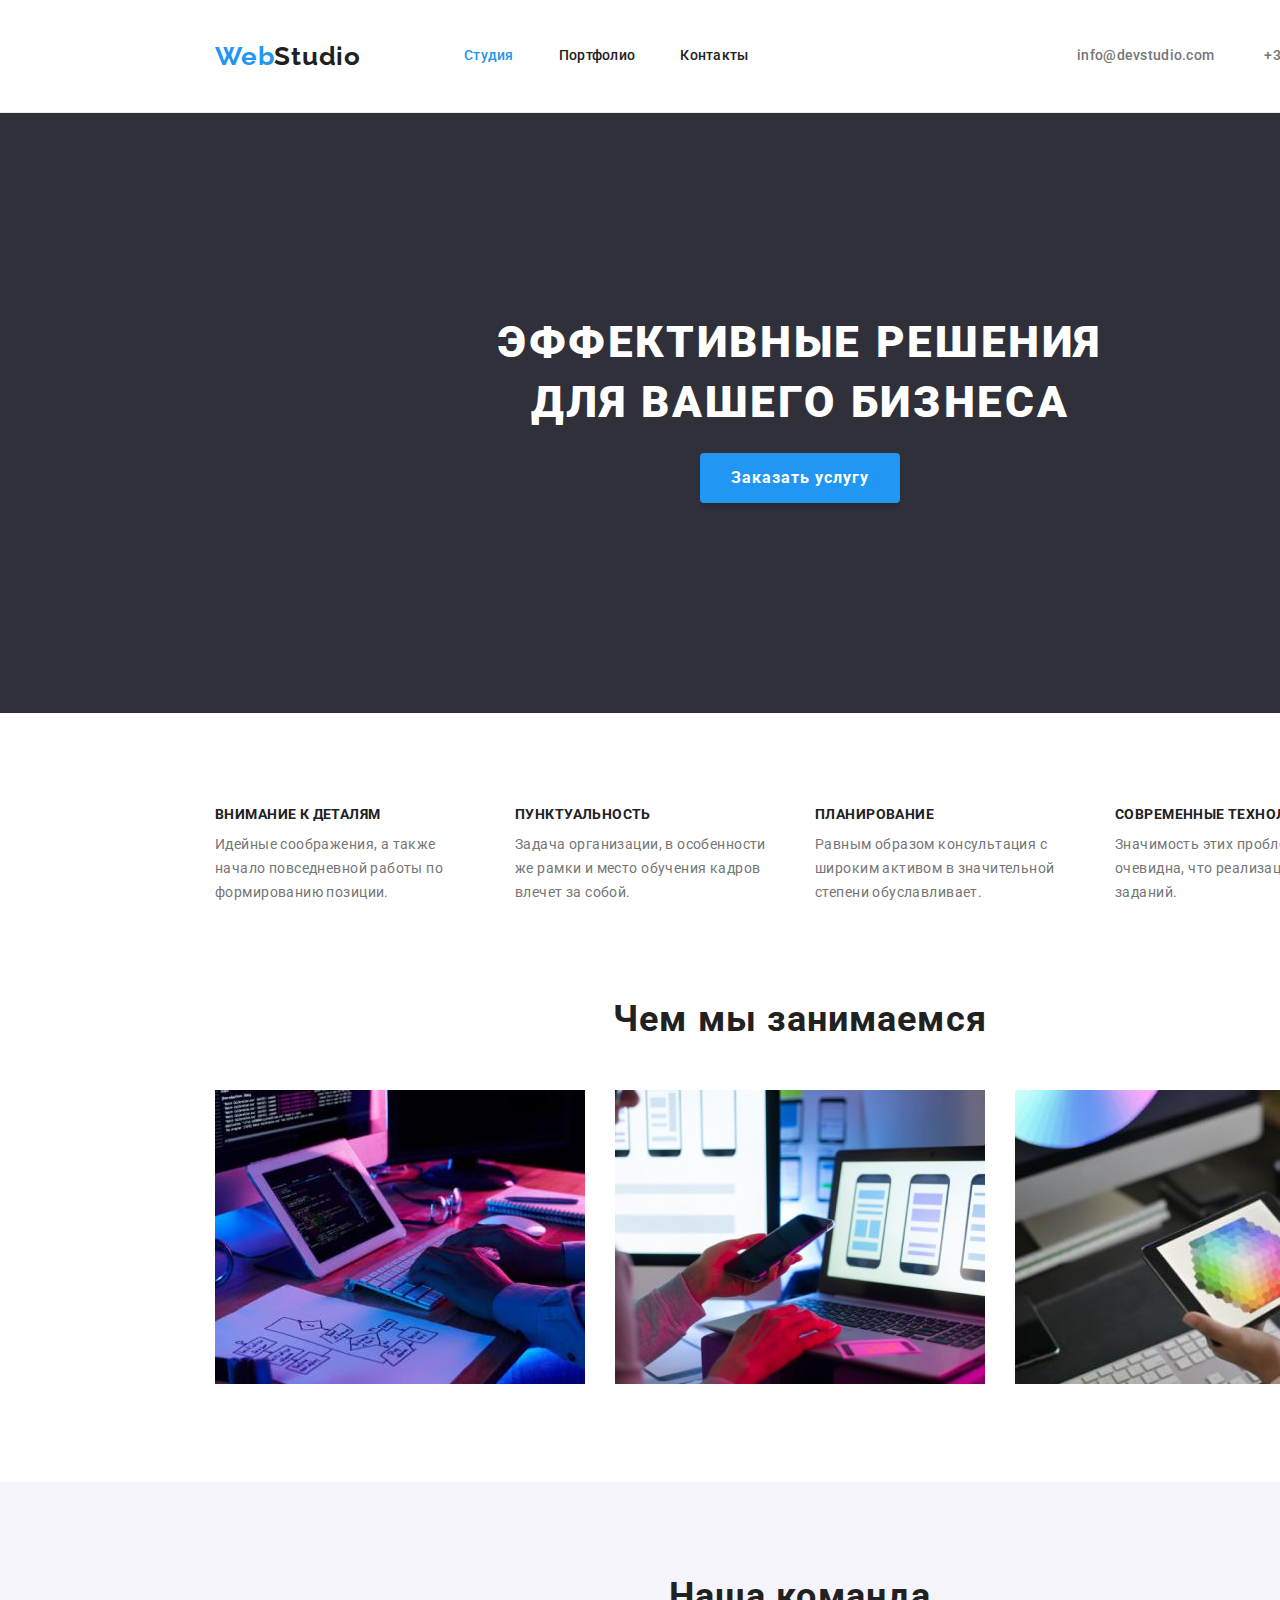
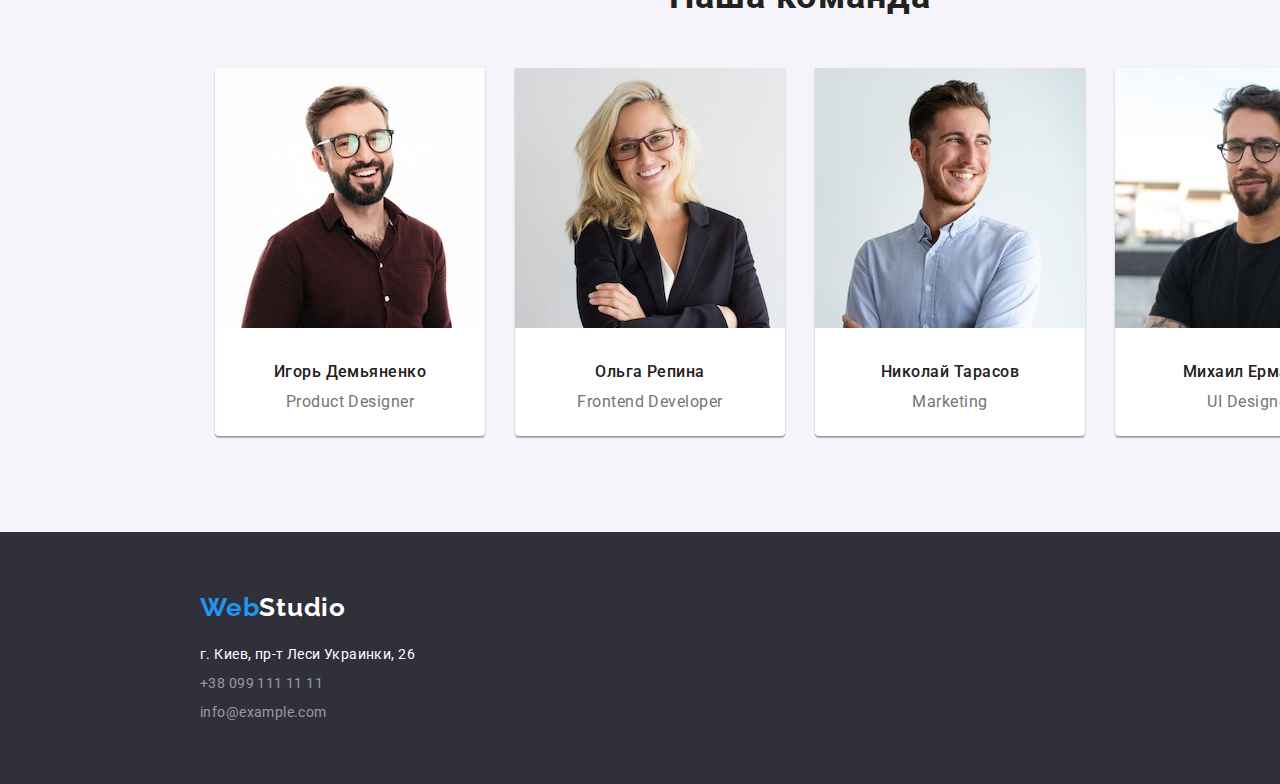
==== index.html @ 8e47e169 "124" ====
<!DOCTYPE html>
<html lang="en">
  <head>
    <meta charset="UTF-8" />
    <meta http-equiv="X-UA-Compatible" content="IE=edge" />
    <meta name="viewport" content="width=device-width, initial-scale=1.0" />
    <title>Document</title>
    <link rel="preconnect" href="https://fonts.googleapis.com" />
    <link rel="preconnect" href="https://fonts.gstatic.com" crossorigin />
    <link
      rel="stylesheet"
      href="https://cdnjs.cloudflare.com/ajax/libs/modern-normalize/1.0.0/modern-normalize.min.css"
    />
    <link
      href="https://fonts.googleapis.com/css2?family=Raleway:wght@600;700;800&family=Roboto:wght@400;500;700;900&display=swap"
      rel="stylesheet"
    />
    <link
      rel="stylesheet"
      href="https://cdnjs.cloudflare.com/ajax/libs/modern-normalize/1.0.0/modern-normalize.min.css"
    />
    <link rel="stylesheet" href="./css/styles.css" />
  </head>

  <body class="container">
    <!-- Логотип -->
    <header class="header">
               <a href="./12index.html" class="logo-header"
            >Web<span class="studio">Studio</span></a
          >
          <ul class="nav">
            <li><a href="./12index.html" class="active nav-info">Студия</a></li>
            <li><a href="./12portfolio.html" class="nav-info center">Портфолио</a></li>
            <li><a href="#contacts" class="nav-info">Контакты</a></li>
          </ul>
        <ul class="heder-contacts">
          <li class="heder-contacts-link">
            <a href="mailto:info@devstudio.com" class="mail"
              >info@devstudio.com</a
            >
          </li>
          <li class="heder-contacts-link"><a href="tel:+380961111111" class="tel">+38 096 111 11 11</a></li>
        </ul>
    </header>
    <!-- Услуги для бизнеса -->
    <main class="main container">
      <section class="market">
        <h1 class="solution">Эффективные решения<br />для вашего бизнеса</h1>
        <div class="effectiv">
          <button class="order" type="button">Заказать услугу</button>
        </div>
      </section>

      <!-- Особенности работы -->

      <section>
        <h2 class="visually-hidden">Переваги</h2>
        <ul class="fors">
          <li class="fors-li">
            <h3 class="soft-skils">Внимание к деталям</h3>
            <p class="skils">
              Идейные соображения, а также начало повседневной работы по
              формированию позиции.
            </p>
          </li>

          <li class="fors-li">
            <h3 class="soft-skils">Пунктуальность</h3>
            <p class="skils">
              Задача организации, в особенности же рамки и место обучения кадров
              влечет за собой.
            </p>
          </li>

          <li class="fors-li">
            <h3 class="soft-skils">Планирование</h3>
            <p class="skils">
              Равным образом консультация с широким активом в значительной
              степени обуславливает.
            </p>
          </li>

          <li class="fors-li">
            <h3 class="soft-skils">Современные технологии</h3>
            <p class="skils">
              Значимость этих проблем настолько очевидна, что реализация
              плановых заданий.
            </p>
          </li>
        </ul>
      </section>

      <!-- Три картинки -->

      <section>
        <h2 class="hobby">Чем мы занимаемся</h2>
        <ul class="pic">
          <li class="img-box">
            <img src="./images/box1.jpg" width="370" height="294" alt="box 1" />
          </li>
          <li class="img-box">
            <img src="./images/box2.jpg" width="370" height="294" alt="box 2" />
          </li>
          <li class="img-box">
            <img src="./images/box3.jpg" width="370" height="294" alt="box 3" />
          </li>
        </ul>
      </section>
      <!-- Команда фирмы -->
      <section class="team">
        <h2 id="studio" class="mishion">Наша команда</h2>
        <ul class="team-box">
          <li class="team-box-unit">
            <img src="./images/igor.jpg" width="270" height="260" alt="img" />
            <h4 class="soname">Игорь Демьяненко</h4>
            <p class="job">Product Designer</p>
          </li>
          <li class="team-box-unit">
            <img src="./images/olga.jpg" width="270" height="260" alt="img" />
            <h4 class="soname">Ольга Репина</h4>
            <p class="job">Frontend Developer</p>
          </li>
          <li class="team-box-unit">
            <img
              src="./images/nikolaj.jpg"
              width="270"
              height="260"
              alt="img"
            />
            <h4 class="soname">Николай Тарасов</h4>
            <p class="job">Marketing</p>
          </li>
          <li class="team-box-unit">
            <img src="./images/mihail.jpg" width="270" height="260" alt="img" />
            <h4 class="soname">Михаил Ермаков</h4>
            <p class="job">UI Designer</p>
          </li>
        </ul>
      </section>
    </main>

    <!-- footer -->

    <footer class="grafit">
      <a class="logo" href="./12index.html"
        >Web<span class="studio-footer">Studio</span></a
      >
      <address id="contacts">
        <ul class="footer-contacts-block">
          <li class="footer-contacts">
            <a
              href="https://goo.gl/maps/5vLrTGRrTv6c7Xk37"
              target="_blank"
              rel="noopener noreferrer"
              class="adress"
              >г. Киев, пр-т Леси Украинки, 26
            </a>
          </li>
          <li class="footer-contacts">
            <a href="tel:+380991111111" class="e-adress">+38 099 111 11 11</a>
          </li>
          <li class="footer-contacts">
            <a href="mailto:info@example.com" class="e-adress"
              >info@example.com</a
            >
          </li>
        </ul>
      </address>
    </footer>
  </body>
</html>
---- css/styles.css ----
*,
*::before,
*::after {
  box-sizing: border-box;
}
:root {
  --main-brand-color: #2196f3;
  --sekond-brand-color: #212121;
  --main-body-color: #ffffff;
  --buttom-second-color: #188ce8;
  --text-main-color: #2f303a;
  --text-sekond-color: #757575;
  --background-second-color: #f5f4fa;
  --background: #e5e5e5;
  --e-adress-color: rgba(225, 225, 225, 0.6);
}
/* main {
  display: flex;
  width: 1600px;
  margin: 0;
  padding: 0; 
}*/
body {
  font-style: normal;
  font-family: sans-serif;
  color: var(--sekond-brand-color);
  background-color: var(--main-body-color);
  font-size: 14px;
  line-height: 1.14;
  letter-spacing: 0.03em;
}
.container {
  width: 1600px;
  margin: 0 auto;
}
.header {
  display: flex;
  align-items: center;
  justify-content: space-between;
  padding-top: 24px;
  padding-bottom: 24px;
  padding-left: 215px;
  padding-right: 215px;
  /* background-color: #607d8b; */
  border-bottom: 1px solid #ececec;
}
.nav {
  display: flex;
  padding: 0px;
  margin-right: auto;
  list-style: none;
  /* background-color: gray; */
  }

.logo-header {
  font-family: "Raleway";
  font-style: normal;
  font-weight: 700;
  font-size: 26px;
  line-height: 1.19;
  letter-spacing: 0.03em;
  color: var(--main-brand-color);
  margin-right: 93px;
  /* background-color: #ff5722; */
  text-decoration: none;
}
.studio {
  color: var(--sekond-brand-color);
}
.nav-info {
  font-family: "Roboto";
  font-style: normal;
  font-weight: 500;
  line-height: 1.14;
  letter-spacing: 0.02em;
  color: var(--sekond-brand-color);
  /* margin-left: 25px; */
}
.center {
  margin: 0 25px;
}
.active {
  color: var(--main-brand-color);
}
.nav > li a:hover {
  color: var(--buttom-second-color);
}
.nav .nav-info {
  display: block;
  padding: 10px;
  border-radius: 4px;
  text-decoration: none;
}
.heder-contacts {
  display: flex;
  margin: 0px;
  list-style: none;
  /* background-color: #2196f3; */
}
.heder-contacts a {
  font-family: "Roboto";
  font-style: normal;
  font-weight: 500;
  letter-spacing: 0.02em;
  color: var(--text-sekond-color);
}
.heder-contacts a:hover {
  color: var(--main-brand-color);
}
.heder-contacts-link{
  margin-left: 50px;
}
a {
  text-decoration: none;
}

li {
  list-style: none;
}
.market {
  background-color: var(--text-main-color);
  margin: 0 auto;
  width: 1600px;
  height: 600px;
}
.effectiv {
  display: flex;
  justify-content: center;
  margin-top: 20px;
}
.solution {
  display: flex;
  justify-content: center;
  text-align: center;
  padding-top: 200px;
  margin: 0px;
  font-family: "Roboto";
  font-style: normal;
  font-weight: 900;
  font-size: 44px;
  line-height: 1.36;
  letter-spacing: 0.06em;
  text-transform: uppercase;
  color: var(--main-body-color);
  /* background-color: #2196f3; */
}
.order {
  width: 200px;
  height: 50px;
  background: var(--main-brand-color);
  box-shadow: 0px 4px 4px rgba(0, 0, 0, 0.15);
  border: 0;
  border-radius: 4px;
  /* text buttom */
  font-family: "Roboto";
  font-style: normal;
  font-weight: 700;
  font-size: 16px;
  line-height: 1.88;
  text-align: center;
  letter-spacing: 0.06em;
  color: var(--main-body-color);
  cursor: pointer;
}
.order:hover {
  background-color: var(--buttom-second-color);
}
.order:focus {
  cursor: progress;
}
.visually-hidden {
  position: absolute;
  width: 1px;
  height: 1px;
  margin: -1px;
  border: 0;
  padding: 0;
  white-space: nowrap;
  clip-path: inset(100%);
  clip: rect(0 0 0 0);
  overflow: hidden;
}
.fors {
  display: flex;
  justify-content: center;
  margin: 94px;
  padding-left: 0px;
}
.fors-li {
  margin: 0 15px 0 15px;
}
.soft-skils {
  font-family: "Roboto";
  font-size: 14px;
  font-weight: 700;
  letter-spacing: 0.03em;
  text-transform: uppercase;
  color: var(--sekond-brand-color);
  width: 270px;
  margin: 0 0 10px 0;
}
.skils {
  width: 270px;
  font-family: "Roboto";
  font-style: normal;
  font-weight: 400;
  line-height: 1.71;
  letter-spacing: 0.03em;
  color: var(--text-sekond-color);
  /* background-color: antiquewhite; */
  margin: 0;
}
.hobby {
  font-family: "Roboto";
  font-style: normal;
  font-weight: 700;
  font-size: 36px;
  line-height: 1.16;
  text-align: center;
  letter-spacing: 0.03em;
  color: var(--sekond-brand-color);
  margin-bottom: 50px;
}
.pic {
  width: 1200px;
  display: flex;
  margin: 0 auto 94px auto;
  /* background-color: #2196f3; */
  padding-left: 0px;
}
.img-box {
  margin: auto 15px auto 15px;
}
.team {
  background-color: var(--background-second-color);
  width: 1600px;
  height: 650px;
  padding: 94px;
  margin: 0px;
}
.mishion {
  font-family: "Roboto";
  font-style: normal;
  font-weight: 700;
  font-size: 36px;
  line-height: 1.16;
  text-align: center;
  letter-spacing: 0.03em;
  color: var(--sekond-brand-color);
  /* background-color: #2196f3; */
  margin: 0px auto 50px auto;
}

.team-box {
  width: 1200px;
  margin-left: auto;
  margin-right: auto;
  display: flex;
  justify-content: flex-end;
  /* background-color: #2196f3; */
}
.team-box-unit {
  width: 270px;
  height: 368px;
  background: #ffffff;
  box-shadow: 0px 1px 3px rgba(0, 0, 0, 0.12), 0px 1px 1px rgba(0, 0, 0, 0.14),
    0px 2px 1px rgba(0, 0, 0, 0.2);
  border-radius: 0px 0px 4px 4px;
  margin: auto 15px auto 15px;
}
.soname {
  text-align: center;
  font-family: "Roboto";
  font-style: normal;
  font-weight: 500;
  font-size: 16px;
  line-height: 1.19;
  letter-spacing: 0.03em;
  color: var(--sekond-brand-color);
  margin-top: 30px;
}
.job {
  text-align: center;
  font-family: "Roboto";
  font-style: normal;
  font-weight: 400;
  font-size: 16px;
  line-height: 0;
  letter-spacing: 0.03em;
  color: var(--text-sekond-color);
}
.grafit {
  background-color: var(--text-main-color);
  /* margin: 94px auto 0px auto; */
  width: auto;
  height: 252px;
  padding: 60px;
}
.logo {
  width: 1200px;
  display: block;
  margin: 0px auto 20px auto;
  font-family: "Raleway";
  font-style: normal;
  font-weight: 700;
  font-size: 26px;
  line-height: 1.19;
  letter-spacing: 0.03em;
  color: var(--main-brand-color);
}
.studio-footer {
  color: var(--main-body-color);
}
.footer-contacts-block {
  width: 1200px;
  margin: 0 auto;
  padding: 0;
}
.footer-contacts {
  margin-bottom: 5px;
}
.adress {
  font-family: "Roboto";
  font-weight: 400;
  font-style: normal;
  line-height: 1.71;
  letter-spacing: 0.03em;
  color: var(--main-body-color);
}
.e-adress {
  color: var(--e-adress-color);
  text-decoration: none;
  font-style: normal;
  font-family: "Roboto";
  font-weight: 400;
  line-height: 1.71;
  letter-spacing: 0.03em;
}
.adress:hover,
.e-adress:hover,
.e-adress:focus,
.adress:focus {
  color: var(--main-brand-color);
}

/*  */
.menu.center {
  display: flex;
  justify-content: center;
  padding: 0px;
  margin-top: 94px;
  margin-bottom: 50px;
  list-style: none;
}
.menu .link {
  display: block;
  padding: 6px 22px;
  border-radius: 4px;
  text-decoration: none;
  border: 0;
  margin: 0 4px 0 4px;
  /*  text buttom */
  font-family: "Roboto";
  font-style: normal;
  font-weight: 500;
  font-size: 16px;
  line-height: 1.63;
  letter-spacing: 0.03em;
  color: var(--sekond-brand-color);
  background: var(--background-second-color);
  cursor: pointer;
}
.menu .link:hover,
.link:focus {
  background: var(--main-brand-color);
  color: var(--main-body-color);
  box-shadow: 0px 3px 1px rgba(0, 0, 0, 0.1), 0px 1px 2px rgba(0, 0, 0, 0.08),
    0px 2px 2px rgba(0, 0, 0, 0.12);
}
/*  */
.projekts {
  max-width: 1200px;
  padding: 0px 7px;
  margin: 0px auto 94px auto;
  /* background-color: #2196f3; */
}
.job-list {
  display: flex;
  /* Make a flex container multiline */
  flex-wrap: wrap;
  /* Set gap between rows and columns */
  gap: 10px;
  padding: 0;
  list-style: none;
}
.job-project {
  padding: 0px;
  margin: 8px;
  background-color: var(--main-body-color);
  border-radius: 0px;
  border: 1px solid #eeeeee;
}
.job-project:nth-child(n + 7) {
  margin-bottom: 0px;
}
.job-project:nth-child(-n + 3) {
  margin-top: 0px;
}
/* margin-bottom: 0px; */
.job-result {
  margin-top: 20px;
  margin-left: 24px;
  margin-bottom: 20px;
  font-size: 20px;
  font-family: "Roboto";
  font-style: normal;
  font-weight: 700;
  font-size: 18px;
  line-height: 2;
  letter-spacing: 0.06em;
}
.job-title {
  margin-bottom: 30px;
  margin-left: 24px;
  font-family: "Roboto";
  font-style: normal;
  font-weight: 400;
  font-size: 16px;
  line-height: 1.88px;
  letter-spacing: 0.03em;
  color: var(--text-sekond-color);
}
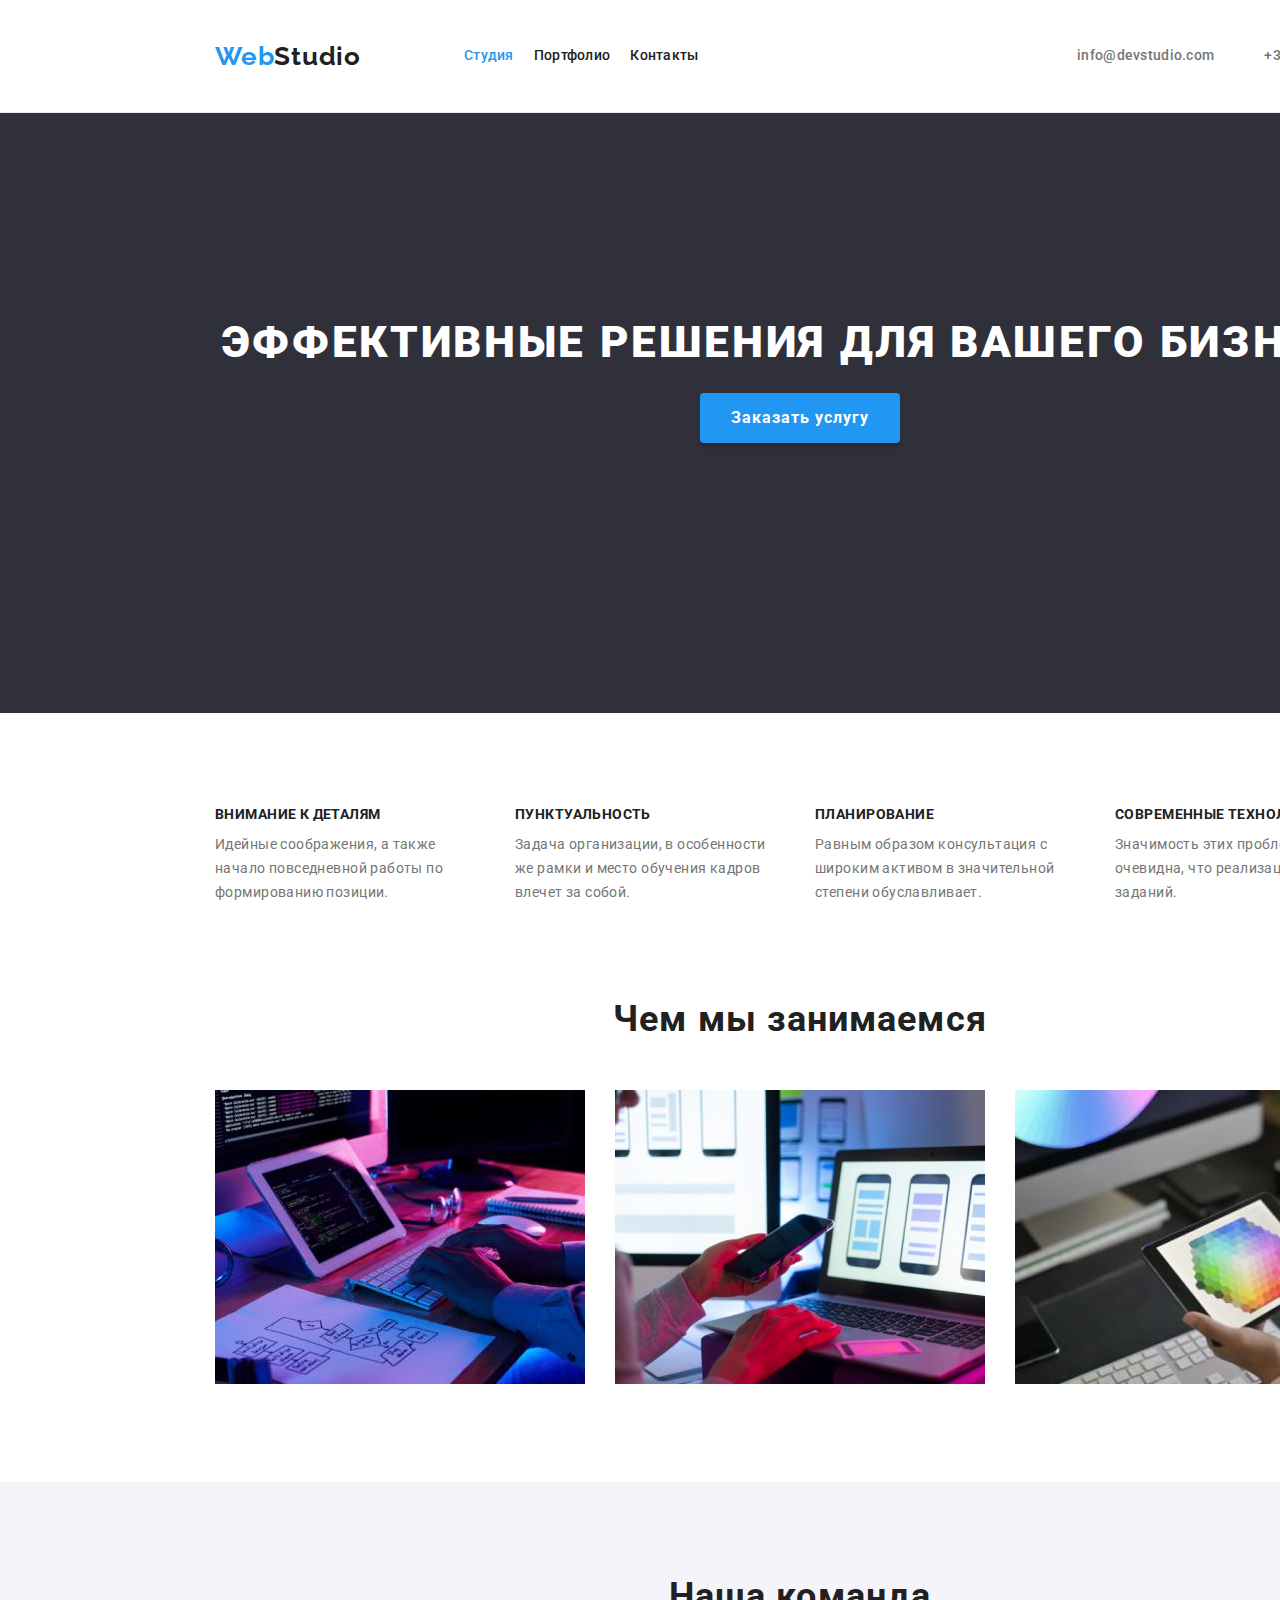
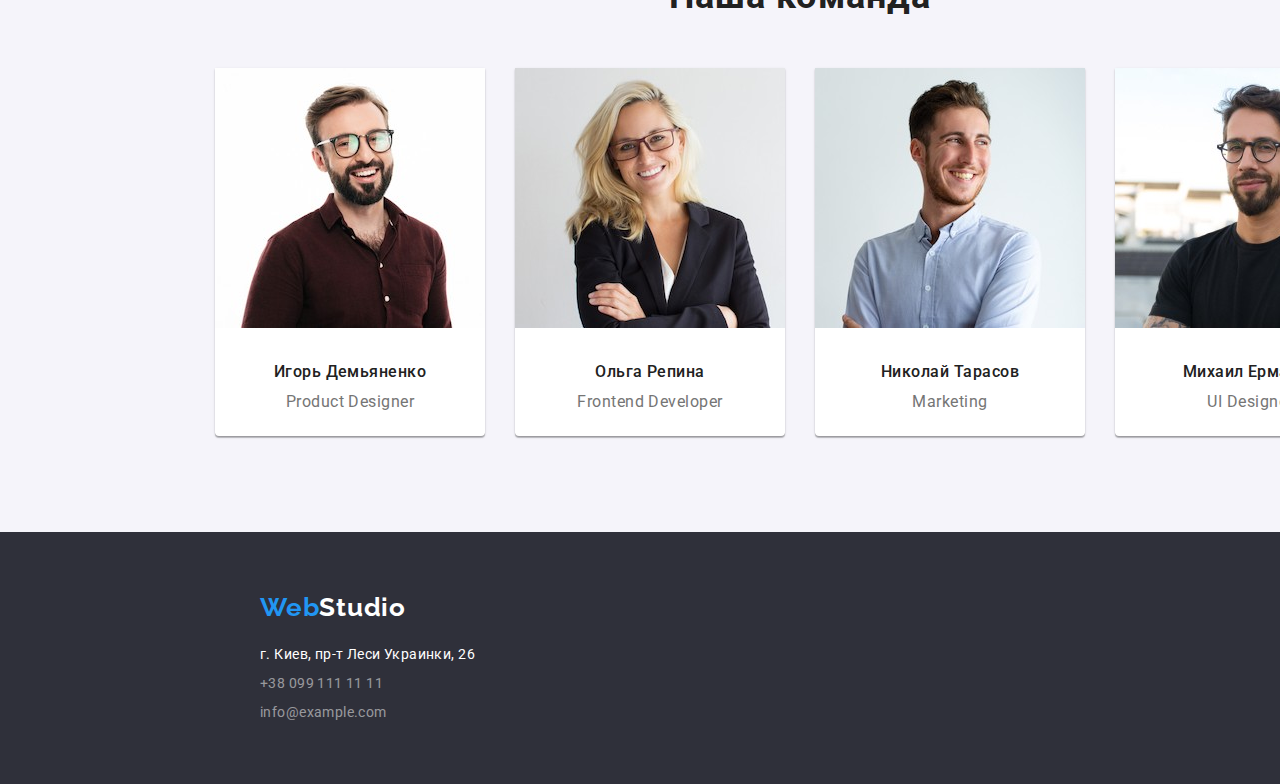
==== commit f736964a: "Update index.html" ====
--- a/index.html
+++ b/index.html
@@ -22,40 +22,46 @@
     <link rel="stylesheet" href="./css/styles.css" />
   </head>
 
-  <body class="container">
+  <body>
     <!-- Логотип -->
-    <header class="header">
-               <a href="./12index.html" class="logo-header"
-            >Web<span class="studio">Studio</span></a
+    <header class="header container">
+      <a href="./12index.html" class="logo-header"
+        >Web<span class="studio">Studio</span></a
+      >
+      <ul class="nav link">
+        <li><a href="./index.html" class="active nav-info link">Студия</a></li>
+        <li>
+          <a href="./portfolio.html" class="nav-info link">Портфолио</a>
+        </li>
+        <li><a href="#contacts" class="nav-info link">Контакты</a></li>
+      </ul>
+      <ul class="heder-contacts">
+        <li class="heder-contacts-link">
+          <a href="mailto:info@devstudio.com" class="mail"
+            >info@devstudio.com</a
           >
-          <ul class="nav">
-            <li><a href="./12index.html" class="active nav-info">Студия</a></li>
-            <li><a href="./12portfolio.html" class="nav-info center">Портфолио</a></li>
-            <li><a href="#contacts" class="nav-info">Контакты</a></li>
-          </ul>
-        <ul class="heder-contacts">
-          <li class="heder-contacts-link">
-            <a href="mailto:info@devstudio.com" class="mail"
-              >info@devstudio.com</a
-            >
-          </li>
-          <li class="heder-contacts-link"><a href="tel:+380961111111" class="tel">+38 096 111 11 11</a></li>
-        </ul>
+        </li>
+        <li class="heder-contacts-link">
+          <a href="tel:+380961111111" class="tel">+38 096 111 11 11</a>
+        </li>
+      </ul>
     </header>
     <!-- Услуги для бизнеса -->
-    <main class="main container">
-      <section class="market">
-        <h1 class="solution">Эффективные решения<br />для вашего бизнеса</h1>
-        <div class="effectiv">
-          <button class="order" type="button">Заказать услугу</button>
+    <main>
+      <section class="market section">
+        <div class="container">
+          <h1 class="solution">Эффективные решения для вашего бизнеса</h1>
+          <div class="effectiv">
+            <button class="order" type="button">Заказать услугу</button>
+          </div>
         </div>
       </section>
 
       <!-- Особенности работы -->
 
-      <section>
+      <section class="container">
         <h2 class="visually-hidden">Переваги</h2>
-        <ul class="fors">
+        <ul class="fors section">
           <li class="fors-li">
             <h3 class="soft-skils">Внимание к деталям</h3>
             <p class="skils">
@@ -92,9 +98,9 @@
 
       <!-- Три картинки -->
 
-      <section>
+      <section class="container">
         <h2 class="hobby">Чем мы занимаемся</h2>
-        <ul class="pic">
+        <ul class="pic containe">
           <li class="img-box">
             <img src="./images/box1.jpg" width="370" height="294" alt="box 1" />
           </li>
@@ -107,7 +113,7 @@
         </ul>
       </section>
       <!-- Команда фирмы -->
-      <section class="team">
+      <section class="team container">
         <h2 id="studio" class="mishion">Наша команда</h2>
         <ul class="team-box">
           <li class="team-box-unit">
@@ -141,31 +147,33 @@
 
     <!-- footer -->
 
-    <footer class="grafit">
-      <a class="logo" href="./12index.html"
-        >Web<span class="studio-footer">Studio</span></a
-      >
-      <address id="contacts">
-        <ul class="footer-contacts-block">
-          <li class="footer-contacts">
-            <a
-              href="https://goo.gl/maps/5vLrTGRrTv6c7Xk37"
-              target="_blank"
-              rel="noopener noreferrer"
-              class="adress"
-              >г. Киев, пр-т Леси Украинки, 26
-            </a>
-          </li>
-          <li class="footer-contacts">
-            <a href="tel:+380991111111" class="e-adress">+38 099 111 11 11</a>
-          </li>
-          <li class="footer-contacts">
-            <a href="mailto:info@example.com" class="e-adress"
-              >info@example.com</a
-            >
-          </li>
-        </ul>
-      </address>
+    <footer class="grafit ">
+      <div class="container">
+        <a class="logo" href="./12index.html"
+          >Web<span class="studio-footer">Studio</span></a
+        >
+        <address id="contacts">
+          <ul class="footer-contacts-block">
+            <li class="footer-contacts">
+              <a
+                href="https://goo.gl/maps/5vLrTGRrTv6c7Xk37"
+                target="_blank"
+                rel="noopener noreferrer"
+                class="adress"
+                >г. Киев, пр-т Леси Украинки, 26
+              </a>
+            </li>
+            <li class="footer-contacts">
+              <a href="tel:+380991111111" class="e-adress">+38 099 111 11 11</a>
+            </li>
+            <li class="footer-contacts">
+              <a href="mailto:info@example.com" class="e-adress"
+                >info@example.com</a
+              >
+            </li>
+          </ul>
+        </address>
+      </div>
     </footer>
   </body>
 </html>
--- a/css/styles.css
+++ b/css/styles.css
@@ -14,12 +14,6 @@
   --background: #e5e5e5;
   --e-adress-color: rgba(225, 225, 225, 0.6);
 }
-/* main {
-  display: flex;
-  width: 1600px;
-  margin: 0;
-  padding: 0; 
-}*/
 body {
   font-style: normal;
   font-family: sans-serif;
@@ -74,7 +68,6 @@
   line-height: 1.14;
   letter-spacing: 0.02em;
   color: var(--sekond-brand-color);
-  /* margin-left: 25px; */
 }
 .center {
   margin: 0 25px;
@@ -291,7 +284,6 @@
 }
 .grafit {
   background-color: var(--text-main-color);
-  /* margin: 94px auto 0px auto; */
   width: auto;
   height: 252px;
   padding: 60px;
@@ -343,7 +335,6 @@
   color: var(--main-brand-color);
 }
 
-/*  */
 .menu.center {
   display: flex;
   justify-content: center;
@@ -377,7 +368,6 @@
   box-shadow: 0px 3px 1px rgba(0, 0, 0, 0.1), 0px 1px 2px rgba(0, 0, 0, 0.08),
     0px 2px 2px rgba(0, 0, 0, 0.12);
 }
-/*  */
 .projekts {
   max-width: 1200px;
   padding: 0px 7px;
@@ -406,7 +396,6 @@
 .job-project:nth-child(-n + 3) {
   margin-top: 0px;
 }
-/* margin-bottom: 0px; */
 .job-result {
   margin-top: 20px;
   margin-left: 24px;
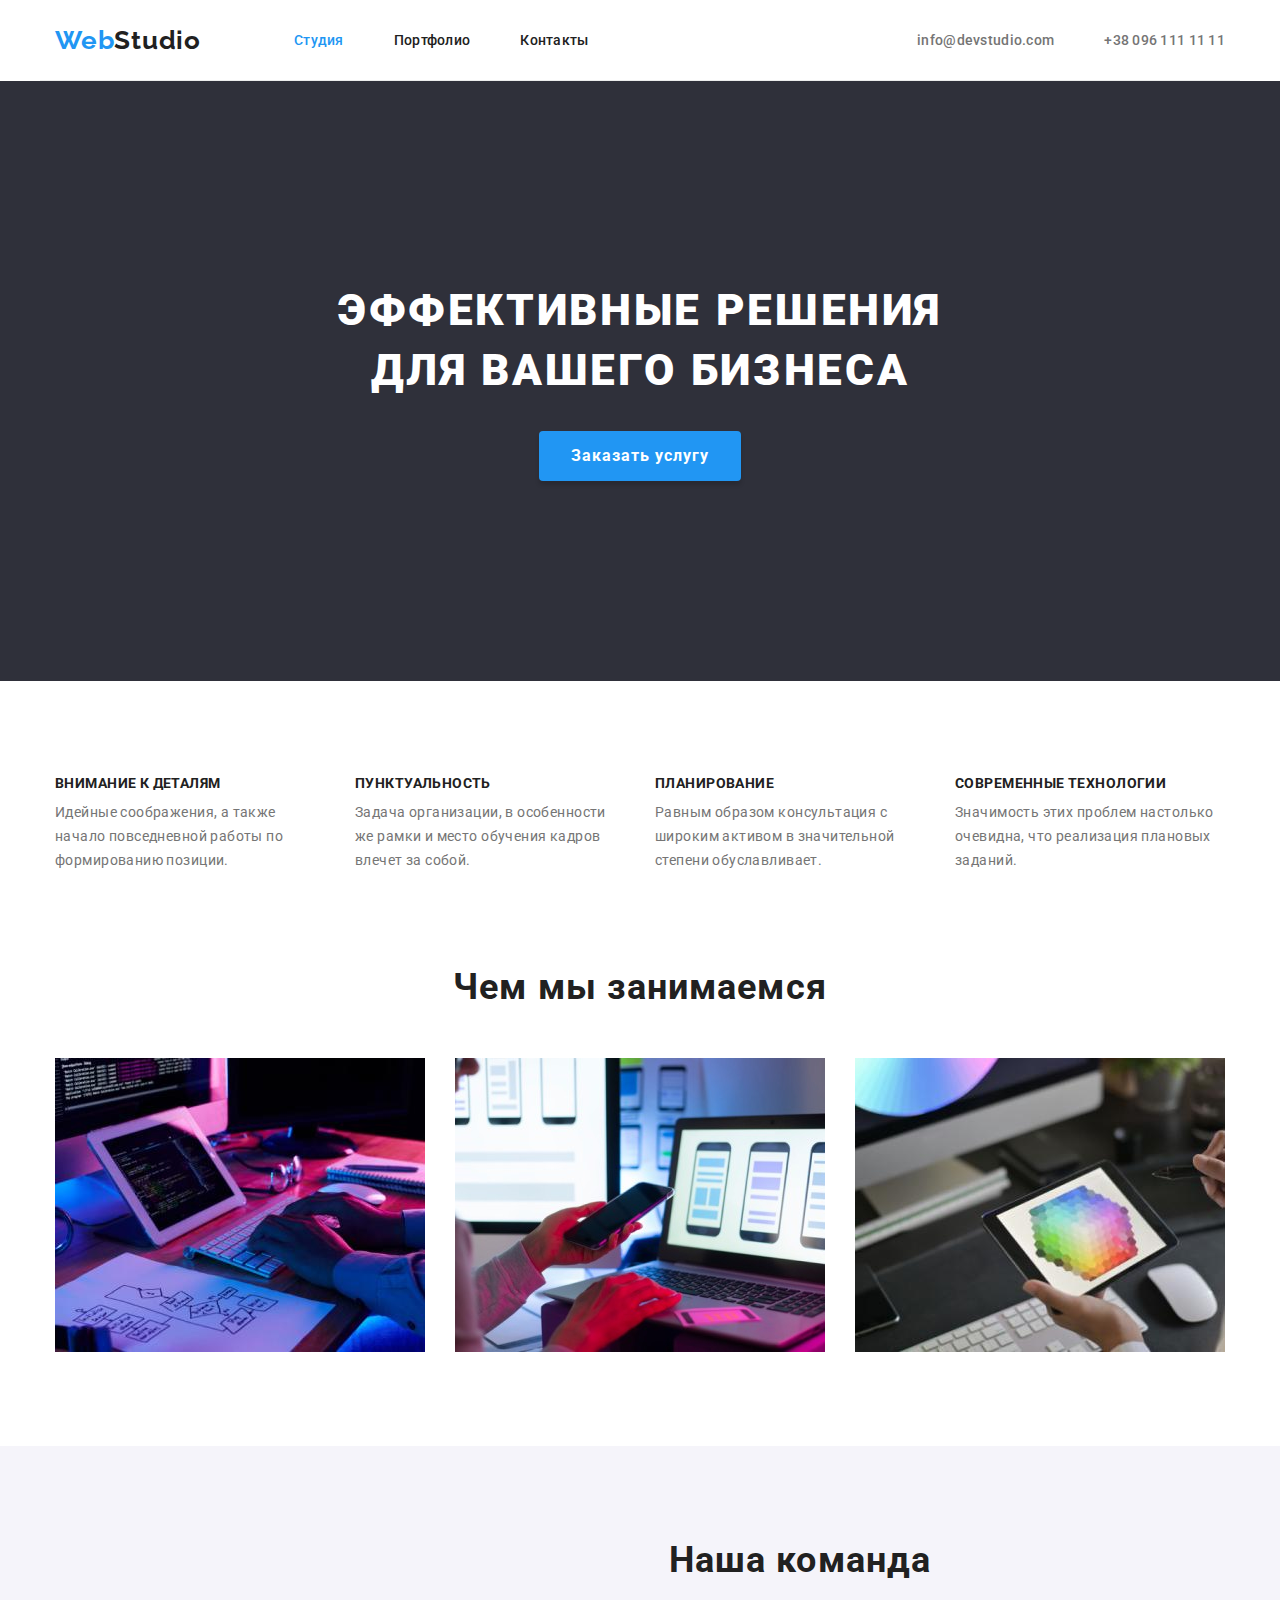
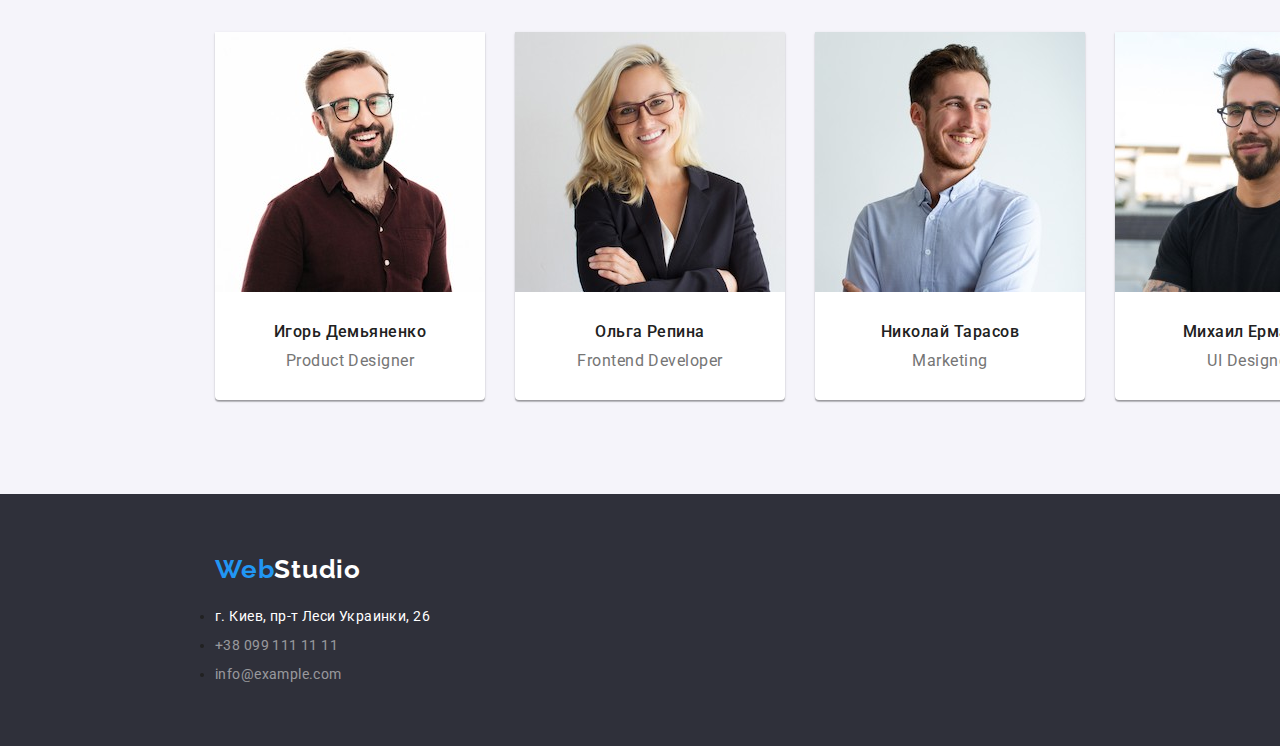
==== commit d74515c2: "21" ====
--- a/index.html
+++ b/index.html
@@ -25,21 +25,19 @@
   <body>
     <!-- Логотип -->
     <header class="header container">
-      <a href="./12index.html" class="logo-header"
-        >Web<span class="studio">Studio</span></a
-      >
-      <ul class="nav link">
-        <li><a href="./index.html" class="active nav-info link">Студия</a></li>
-        <li>
-          <a href="./portfolio.html" class="nav-info link">Портфолио</a>
+      <a href="./12index.html" class="logo-header">Web<span class="studio">Studio</span></a>
+      <ul class="nav list">
+        <li class="header-navigator list">
+          <a href="./index.html" class="active nav-info">Студия</a>
         </li>
-        <li><a href="#contacts" class="nav-info link">Контакты</a></li>
+        <li class="header-navigator list">
+          <a href="./portfolio.html" class="nav-info">Портфолио</a>
+        </li>
+        <li class="header-navigator list"><a href="#contacts" class="nav-info">Контакты</a></li>
       </ul>
-      <ul class="heder-contacts">
+      <ul class="heder-contacts list">
         <li class="heder-contacts-link">
-          <a href="mailto:info@devstudio.com" class="mail"
-            >info@devstudio.com</a
-          >
+          <a href="mailto:info@devstudio.com" class="mail">info@devstudio.com</a>
         </li>
         <li class="heder-contacts-link">
           <a href="tel:+380961111111" class="tel">+38 096 111 11 11</a>
@@ -51,7 +49,7 @@
       <section class="market section">
         <div class="container">
           <h1 class="solution">Эффективные решения для вашего бизнеса</h1>
-          <div class="effectiv">
+          <div>
             <button class="order" type="button">Заказать услугу</button>
           </div>
         </div>
@@ -59,63 +57,63 @@
 
       <!-- Особенности работы -->
 
-      <section class="container">
-        <h2 class="visually-hidden">Переваги</h2>
-        <ul class="fors section">
-          <li class="fors-li">
-            <h3 class="soft-skils">Внимание к деталям</h3>
-            <p class="skils">
-              Идейные соображения, а также начало повседневной работы по
-              формированию позиции.
-            </p>
-          </li>
+      <section class="section">
+        <div class="container">
+          <h2 class="visually-hidden">Переваги</h2>
+          <ul class="fors list">
+            <li class="fors-li">
+              <h3 class="soft-skils">Внимание к деталям</h3>
+              <p class="skils">
+                Идейные соображения, а также начало повседневной работы по формированию позиции.
+              </p>
+            </li>
 
-          <li class="fors-li">
-            <h3 class="soft-skils">Пунктуальность</h3>
-            <p class="skils">
-              Задача организации, в особенности же рамки и место обучения кадров
-              влечет за собой.
-            </p>
-          </li>
+            <li class="fors-li">
+              <h3 class="soft-skils">Пунктуальность</h3>
+              <p class="skils">
+                Задача организации, в особенности же рамки и место обучения кадров влечет за собой.
+              </p>
+            </li>
 
-          <li class="fors-li">
-            <h3 class="soft-skils">Планирование</h3>
-            <p class="skils">
-              Равным образом консультация с широким активом в значительной
-              степени обуславливает.
-            </p>
-          </li>
+            <li class="fors-li">
+              <h3 class="soft-skils">Планирование</h3>
+              <p class="skils">
+                Равным образом консультация с широким активом в значительной степени обуславливает.
+              </p>
+            </li>
 
-          <li class="fors-li">
-            <h3 class="soft-skils">Современные технологии</h3>
-            <p class="skils">
-              Значимость этих проблем настолько очевидна, что реализация
-              плановых заданий.
-            </p>
-          </li>
-        </ul>
+            <li class="fors-li">
+              <h3 class="soft-skils">Современные технологии</h3>
+              <p class="skils">
+                Значимость этих проблем настолько очевидна, что реализация плановых заданий.
+              </p>
+            </li>
+          </ul>
+        </div>
       </section>
 
       <!-- Три картинки -->
 
       <section class="container">
-        <h2 class="hobby">Чем мы занимаемся</h2>
-        <ul class="pic containe">
-          <li class="img-box">
-            <img src="./images/box1.jpg" width="370" height="294" alt="box 1" />
-          </li>
-          <li class="img-box">
-            <img src="./images/box2.jpg" width="370" height="294" alt="box 2" />
-          </li>
-          <li class="img-box">
-            <img src="./images/box3.jpg" width="370" height="294" alt="box 3" />
-          </li>
-        </ul>
+        <div class="section">
+          <h2 class="hobby">Чем мы занимаемся</h2>
+          <ul class="pic list">
+            <li class="img-box">
+              <img src="./images/box1.jpg" width="370" height="294" alt="box 1" />
+            </li>
+            <li class="img-box">
+              <img src="./images/box2.jpg" width="370" height="294" alt="box 2" />
+            </li>
+            <li class="img-box">
+              <img src="./images/box3.jpg" width="370" height="294" alt="box 3" />
+            </li>
+          </ul>
+        </div>
       </section>
       <!-- Команда фирмы -->
       <section class="team container">
         <h2 id="studio" class="mishion">Наша команда</h2>
-        <ul class="team-box">
+        <ul class="team-box list">
           <li class="team-box-unit">
             <img src="./images/igor.jpg" width="270" height="260" alt="img" />
             <h4 class="soname">Игорь Демьяненко</h4>
@@ -127,12 +125,7 @@
             <p class="job">Frontend Developer</p>
           </li>
           <li class="team-box-unit">
-            <img
-              src="./images/nikolaj.jpg"
-              width="270"
-              height="260"
-              alt="img"
-            />
+            <img src="./images/nikolaj.jpg" width="270" height="260" alt="img" />
             <h4 class="soname">Николай Тарасов</h4>
             <p class="job">Marketing</p>
           </li>
@@ -147,11 +140,9 @@
 
     <!-- footer -->
 
-    <footer class="grafit ">
+    <footer class="grafit">
       <div class="container">
-        <a class="logo" href="./12index.html"
-          >Web<span class="studio-footer">Studio</span></a
-        >
+        <a class="logo" href="./12index.html">Web<span class="studio-footer">Studio</span></a>
         <address id="contacts">
           <ul class="footer-contacts-block">
             <li class="footer-contacts">
@@ -167,9 +158,7 @@
               <a href="tel:+380991111111" class="e-adress">+38 099 111 11 11</a>
             </li>
             <li class="footer-contacts">
-              <a href="mailto:info@example.com" class="e-adress"
-                >info@example.com</a
-              >
+              <a href="mailto:info@example.com" class="e-adress">info@example.com</a>
             </li>
           </ul>
         </address>
--- a/css/styles.css
+++ b/css/styles.css
@@ -15,83 +15,102 @@
   --e-adress-color: rgba(225, 225, 225, 0.6);
 }
 body {
-  font-style: normal;
-  font-family: sans-serif;
+  font-family: Roboto, sans-serif;
   color: var(--sekond-brand-color);
   background-color: var(--main-body-color);
   font-size: 14px;
-  line-height: 1.14;
-  letter-spacing: 0.03em;
+  /* line-height: 1.14; */
+  letter-spacing: 0.03em;
+}
+h1,
+h2,
+h3,
+h4,
+h5,
+p {
+  margin: 0;
+}
+img {
+  display: block;
+  min-width: 100%;
+  height: auto; /**/
+}
+a {
+  text-decoration: none;
+}
+.list {
+  list-style: none;
+  margin: 0;
+  padding-left: 0px;
+}
+li {
+  /*list-style: none;
+  margin: 0;
+   padding-left: 0px; */
+}
+.link {
+  text-decoration: none;
+  padding: 0px;
+}
+.section {
+  margin-left: auto;
+  margin-right: auto;
+  /* margin-top: 94px; */
+  margin-bottom: 94px;
+  padding: 0;
 }
 .container {
-  width: 1600px;
+  width: 1200px;
   margin: 0 auto;
+  padding: 0 15px;
 }
 .header {
   display: flex;
   align-items: center;
-  justify-content: space-between;
-  padding-top: 24px;
+  padding-top: 25px;
   padding-bottom: 24px;
-  padding-left: 215px;
-  padding-right: 215px;
-  /* background-color: #607d8b; */
   border-bottom: 1px solid #ececec;
 }
+.header-navigator {
+  margin-right: 50px;
+}
+
 .nav {
   display: flex;
-  padding: 0px;
   margin-right: auto;
-  list-style: none;
-  /* background-color: gray; */
-  }
+}
 
 .logo-header {
-  font-family: "Raleway";
-  font-style: normal;
+  font-family: 'Raleway';
   font-weight: 700;
   font-size: 26px;
   line-height: 1.19;
   letter-spacing: 0.03em;
   color: var(--main-brand-color);
   margin-right: 93px;
-  /* background-color: #ff5722; */
-  text-decoration: none;
-}
+}
+
 .studio {
   color: var(--sekond-brand-color);
 }
 .nav-info {
-  font-family: "Roboto";
-  font-style: normal;
   font-weight: 500;
   line-height: 1.14;
   letter-spacing: 0.02em;
   color: var(--sekond-brand-color);
 }
-.center {
-  margin: 0 25px;
-}
 .active {
   color: var(--main-brand-color);
 }
 .nav > li a:hover {
   color: var(--buttom-second-color);
 }
-.nav .nav-info {
-  display: block;
-  padding: 10px;
-  border-radius: 4px;
-  text-decoration: none;
-}
+
 .heder-contacts {
   display: flex;
-  margin: 0px;
-  list-style: none;
-  /* background-color: #2196f3; */
 }
 .heder-contacts a {
-  font-family: "Roboto";
+  font-family: 'Roboto';
   font-style: normal;
   font-weight: 500;
   letter-spacing: 0.02em;
@@ -100,53 +119,39 @@
 .heder-contacts a:hover {
   color: var(--main-brand-color);
 }
-.heder-contacts-link{
+.heder-contacts-link + .heder-contacts-link {
   margin-left: 50px;
-}
-a {
-  text-decoration: none;
-}
-
-li {
-  list-style: none;
 }
 .market {
   background-color: var(--text-main-color);
-  margin: 0 auto;
-  width: 1600px;
-  height: 600px;
-}
-.effectiv {
-  display: flex;
-  justify-content: center;
-  margin-top: 20px;
-}
+  padding-top: 200px;
+  padding-bottom: 200px;
+  /* width: 1600px; */
+}
+
 .solution {
-  display: flex;
-  justify-content: center;
-  text-align: center;
-  padding-top: 200px;
-  margin: 0px;
-  font-family: "Roboto";
-  font-style: normal;
+  text-align: center;
+  width: 696px;
+  margin: 0px auto;
+  font-family: 'Roboto';
   font-weight: 900;
   font-size: 44px;
   line-height: 1.36;
   letter-spacing: 0.06em;
   text-transform: uppercase;
   color: var(--main-body-color);
-  /* background-color: #2196f3; */
 }
 .order {
-  width: 200px;
-  height: 50px;
+  display: block;
+  margin: 0 auto;
+  padding: 10px 32px 10px 32px;
+  margin-top: 30px;
   background: var(--main-brand-color);
   box-shadow: 0px 4px 4px rgba(0, 0, 0, 0.15);
   border: 0;
   border-radius: 4px;
   /* text buttom */
-  font-family: "Roboto";
-  font-style: normal;
+  font-family: 'Roboto';
   font-weight: 700;
   font-size: 16px;
   line-height: 1.88;
@@ -175,37 +180,36 @@
 }
 .fors {
   display: flex;
-  justify-content: center;
-  margin: 94px;
-  padding-left: 0px;
 }
 .fors-li {
-  margin: 0 15px 0 15px;
-}
+  margin-left: 30px;
+  /* min-width: 260px; */
+  max-width: 270px;
+}
+.fors-li:first-child {
+  margin-left: 0px;
+}
+
 .soft-skils {
-  font-family: "Roboto";
+  font-family: 'Roboto';
   font-size: 14px;
   font-weight: 700;
   letter-spacing: 0.03em;
   text-transform: uppercase;
   color: var(--sekond-brand-color);
-  width: 270px;
   margin: 0 0 10px 0;
 }
 .skils {
-  width: 270px;
-  font-family: "Roboto";
+  font-family: 'Roboto';
   font-style: normal;
   font-weight: 400;
   line-height: 1.71;
   letter-spacing: 0.03em;
   color: var(--text-sekond-color);
-  /* background-color: antiquewhite; */
   margin: 0;
 }
 .hobby {
-  font-family: "Roboto";
-  font-style: normal;
+  font-family: 'Roboto';
   font-weight: 700;
   font-size: 36px;
   line-height: 1.16;
@@ -215,24 +219,21 @@
   margin-bottom: 50px;
 }
 .pic {
-  width: 1200px;
-  display: flex;
-  margin: 0 auto 94px auto;
-  /* background-color: #2196f3; */
-  padding-left: 0px;
+    display: flex;
 }
 .img-box {
-  margin: auto 15px auto 15px;
+  margin-right: 30px;
+  }
+.img-box:last-child {
+  margin-right: 0px;
 }
 .team {
   background-color: var(--background-second-color);
   width: 1600px;
-  height: 650px;
   padding: 94px;
-  margin: 0px;
 }
 .mishion {
-  font-family: "Roboto";
+  font-family: 'Roboto';
   font-style: normal;
   font-weight: 700;
   font-size: 36px;
@@ -240,17 +241,15 @@
   text-align: center;
   letter-spacing: 0.03em;
   color: var(--sekond-brand-color);
-  /* background-color: #2196f3; */
   margin: 0px auto 50px auto;
 }
 
 .team-box {
-  width: 1200px;
   margin-left: auto;
   margin-right: auto;
   display: flex;
-  justify-content: flex-end;
-  /* background-color: #2196f3; */
+  padding: 0;
+  justify-content: center;
 }
 .team-box-unit {
   width: 270px;
@@ -261,10 +260,15 @@
   border-radius: 0px 0px 4px 4px;
   margin: auto 15px auto 15px;
 }
+.team-box-unit:first-child {
+  margin-left: 0px;
+}
+.team-box-unit:last-child {
+  margin-right: 0px;
+}
 .soname {
   text-align: center;
-  font-family: "Roboto";
-  font-style: normal;
+  font-family: 'Roboto';
   font-weight: 500;
   font-size: 16px;
   line-height: 1.19;
@@ -274,26 +278,27 @@
 }
 .job {
   text-align: center;
-  font-family: "Roboto";
-  font-style: normal;
+  font-family: 'Roboto';
   font-weight: 400;
   font-size: 16px;
-  line-height: 0;
+  line-height: 1.19;
   letter-spacing: 0.03em;
   color: var(--text-sekond-color);
+  margin-top: 10px;
 }
 .grafit {
   background-color: var(--text-main-color);
-  width: auto;
+  width: 1600px;
   height: 252px;
   padding: 60px;
+  margin: 0 auto;
 }
 .logo {
   width: 1200px;
   display: block;
   margin: 0px auto 20px auto;
-  font-family: "Raleway";
-  font-style: normal;
+  font-family: 'Raleway';
+  text-decoration: none;
   font-weight: 700;
   font-size: 26px;
   line-height: 1.19;
@@ -312,7 +317,7 @@
   margin-bottom: 5px;
 }
 .adress {
-  font-family: "Roboto";
+  font-family: 'Roboto';
   font-weight: 400;
   font-style: normal;
   line-height: 1.71;
@@ -321,9 +326,8 @@
 }
 .e-adress {
   color: var(--e-adress-color);
-  text-decoration: none;
-  font-style: normal;
-  font-family: "Roboto";
+  font-style: normal;
+  font-family: 'Roboto';
   font-weight: 400;
   line-height: 1.71;
   letter-spacing: 0.03em;
@@ -351,7 +355,7 @@
   border: 0;
   margin: 0 4px 0 4px;
   /*  text buttom */
-  font-family: "Roboto";
+  font-family: 'Roboto';
   font-style: normal;
   font-weight: 500;
   font-size: 16px;
@@ -369,26 +373,28 @@
     0px 2px 2px rgba(0, 0, 0, 0.12);
 }
 .projekts {
-  max-width: 1200px;
-  padding: 0px 7px;
   margin: 0px auto 94px auto;
-  /* background-color: #2196f3; */
 }
 .job-list {
   display: flex;
-  /* Make a flex container multiline */
   flex-wrap: wrap;
-  /* Set gap between rows and columns */
+  justify-content: center;
   gap: 10px;
   padding: 0;
+  margin: 0;
   list-style: none;
 }
 .job-project {
   padding: 0px;
-  margin: 8px;
+  margin: 10px;
+}
+.job-project-box {
+  padding-top: 20px;
+  padding-left: 24px;
+  border-left: 1px solid #eeeeee;
+  border-right: 1px solid #eeeeee;
+  border-bottom: 1px solid #eeeeee;
   background-color: var(--main-body-color);
-  border-radius: 0px;
-  border: 1px solid #eeeeee;
 }
 .job-project:nth-child(n + 7) {
   margin-bottom: 0px;
@@ -396,13 +402,16 @@
 .job-project:nth-child(-n + 3) {
   margin-top: 0px;
 }
+.job-project:nth-child(3n) {
+  margin-right: 0px;
+}
+.job-project:nth-child(3n + 1) {
+  margin-left: 0px;
+}
 .job-result {
-  margin-top: 20px;
-  margin-left: 24px;
   margin-bottom: 20px;
   font-size: 20px;
-  font-family: "Roboto";
-  font-style: normal;
+  font-family: 'Roboto';
   font-weight: 700;
   font-size: 18px;
   line-height: 2;
@@ -410,13 +419,10 @@
 }
 .job-title {
   margin-bottom: 30px;
-  margin-left: 24px;
-  font-family: "Roboto";
-  font-style: normal;
+  font-family: 'Roboto';
   font-weight: 400;
   font-size: 16px;
   line-height: 1.88px;
   letter-spacing: 0.03em;
   color: var(--text-sekond-color);
 }
-
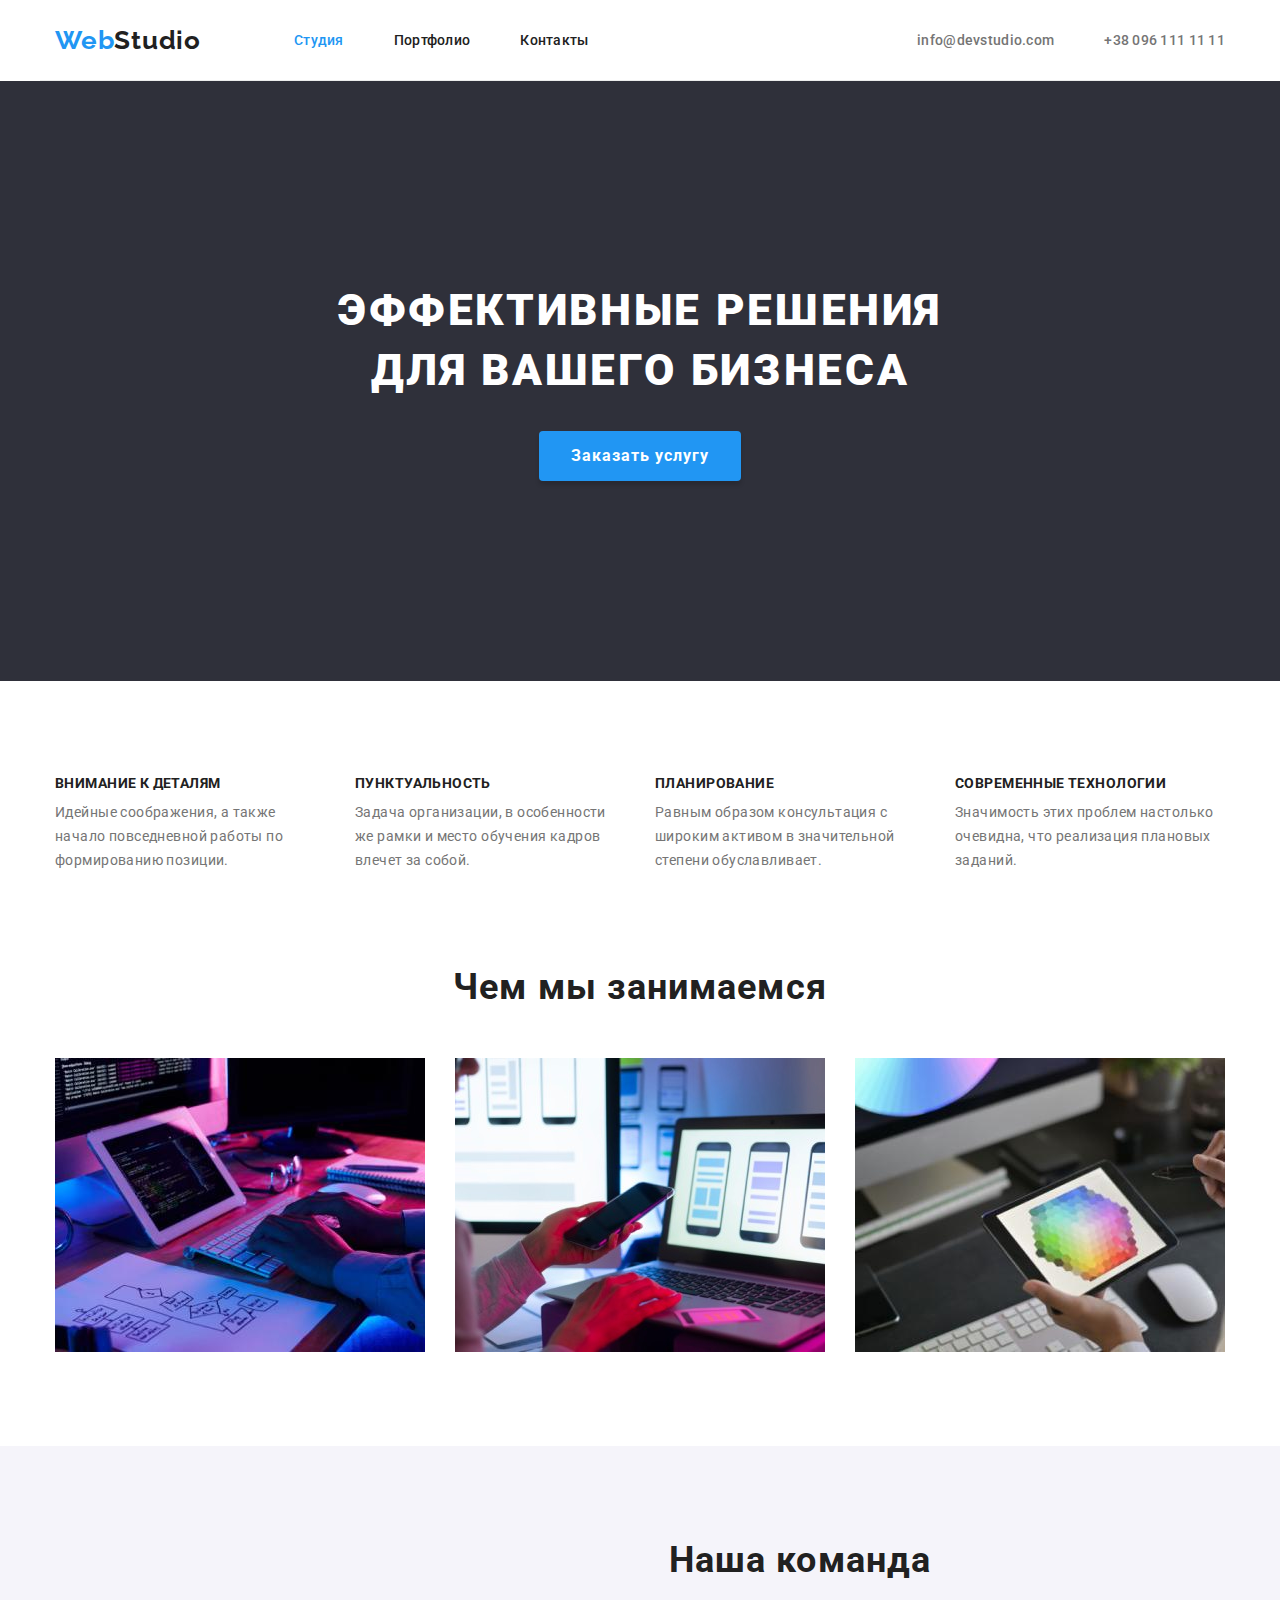
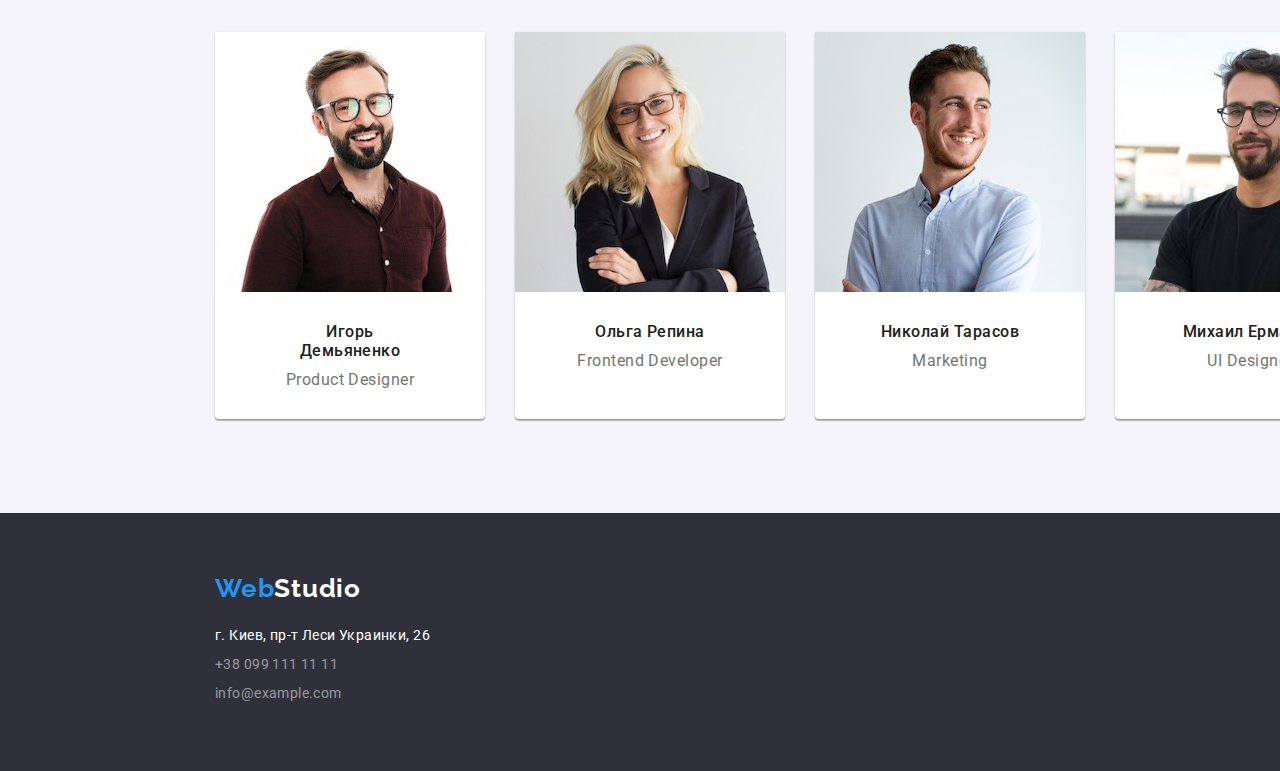
==== commit 04df48c8: "23" ====
--- a/index.html
+++ b/index.html
@@ -111,30 +111,40 @@
         </div>
       </section>
       <!-- Команда фирмы -->
-      <section class="team container">
-        <h2 id="studio" class="mishion">Наша команда</h2>
-        <ul class="team-box list">
-          <li class="team-box-unit">
-            <img src="./images/igor.jpg" width="270" height="260" alt="img" />
-            <h4 class="soname">Игорь Демьяненко</h4>
-            <p class="job">Product Designer</p>
-          </li>
-          <li class="team-box-unit">
-            <img src="./images/olga.jpg" width="270" height="260" alt="img" />
-            <h4 class="soname">Ольга Репина</h4>
-            <p class="job">Frontend Developer</p>
-          </li>
-          <li class="team-box-unit">
-            <img src="./images/nikolaj.jpg" width="270" height="260" alt="img" />
-            <h4 class="soname">Николай Тарасов</h4>
-            <p class="job">Marketing</p>
-          </li>
-          <li class="team-box-unit">
-            <img src="./images/mihail.jpg" width="270" height="260" alt="img" />
-            <h4 class="soname">Михаил Ермаков</h4>
-            <p class="job">UI Designer</p>
-          </li>
-        </ul>
+      <section class="team section">
+        <div class="container">
+          <h2 id="studio" class="mishion">Наша команда</h2>
+          <ul class="team-box list">
+            <li class="team-box-unit">
+              <img src="./images/igor.jpg" width="270" height="260" alt="img" />
+              <div class="team-box-info">
+                <h4 class="soname">Игорь Демьяненко</h4>
+                <p class="job">Product Designer</p>
+              </div>
+            </li>
+            <li class="team-box-unit">
+              <img src="./images/olga.jpg" width="270" height="260" alt="img" />
+              <div class="team-box-info">
+                <h4 class="soname">Ольга Репина</h4>
+                <p class="job">Frontend Developer</p>
+              </div>
+            </li>
+            <li class="team-box-unit">
+              <img src="./images/nikolaj.jpg" width="270" height="260" alt="img" />
+              <div class="team-box-info">
+                <h4 class="soname">Николай Тарасов</h4>
+                <p class="job">Marketing</p>
+              </div>
+            </li>
+            <li class="team-box-unit">
+              <img src="./images/mihail.jpg" width="270" height="260" alt="img" />
+              <div class="team-box-info">
+                <h4 class="soname">Михаил Ермаков</h4>
+                <p class="job">UI Designer</p>
+              </div>
+            </li>
+          </ul>
+        </div>
       </section>
     </main>
 
@@ -144,7 +154,7 @@
       <div class="container">
         <a class="logo" href="./12index.html">Web<span class="studio-footer">Studio</span></a>
         <address id="contacts">
-          <ul class="footer-contacts-block">
+          <ul class="footer-contacts-block list">
             <li class="footer-contacts">
               <a
                 href="https://goo.gl/maps/5vLrTGRrTv6c7Xk37"
--- a/css/styles.css
+++ b/css/styles.css
@@ -4,6 +4,8 @@
   box-sizing: border-box;
 }
 :root {
+  --card-team-gap: 30px;
+  --card-projects-gap: 20px;
   --main-brand-color: #2196f3;
   --sekond-brand-color: #212121;
   --main-body-color: #ffffff;
@@ -33,7 +35,7 @@
 img {
   display: block;
   min-width: 100%;
-  height: auto; /**/
+  height: auto;
 }
 a {
   text-decoration: none;
@@ -43,11 +45,7 @@
   margin: 0;
   padding-left: 0px;
 }
-li {
-  /*list-style: none;
-  margin: 0;
-   padding-left: 0px; */
-}
+
 .link {
   text-decoration: none;
   padding: 0px;
@@ -183,7 +181,6 @@
 }
 .fors-li {
   margin-left: 30px;
-  /* min-width: 260px; */
   max-width: 270px;
 }
 .fors-li:first-child {
@@ -216,56 +213,58 @@
   text-align: center;
   letter-spacing: 0.03em;
   color: var(--sekond-brand-color);
-  margin-bottom: 50px;
+  padding-bottom: 50px;
 }
 .pic {
-    display: flex;
+  display: flex;
 }
 .img-box {
   margin-right: 30px;
-  }
+}
 .img-box:last-child {
   margin-right: 0px;
 }
 .team {
   background-color: var(--background-second-color);
   width: 1600px;
-  padding: 94px;
-}
+  margin: 0 auto;
+  padding-bottom: 94px;
+  padding-top: 94px;
+}
+
 .mishion {
   font-family: 'Roboto';
-  font-style: normal;
   font-weight: 700;
   font-size: 36px;
   line-height: 1.16;
   text-align: center;
   letter-spacing: 0.03em;
   color: var(--sekond-brand-color);
-  margin: 0px auto 50px auto;
+  padding-bottom: 50px;
 }
 
 .team-box {
-  margin-left: auto;
-  margin-right: auto;
-  display: flex;
-  padding: 0;
+  display: flex;
   justify-content: center;
 }
+
+.team-box > .team-box-unit {
+  flex-basis: calc(100% / 4 - var(--card-team-gap));
+  margin-left: var(--card-team-gap);
+}
 .team-box-unit {
-  width: 270px;
-  height: 368px;
   background: #ffffff;
   box-shadow: 0px 1px 3px rgba(0, 0, 0, 0.12), 0px 1px 1px rgba(0, 0, 0, 0.14),
     0px 2px 1px rgba(0, 0, 0, 0.2);
   border-radius: 0px 0px 4px 4px;
-  margin: auto 15px auto 15px;
 }
 .team-box-unit:first-child {
   margin-left: 0px;
 }
-.team-box-unit:last-child {
-  margin-right: 0px;
-}
+.team-box-info {
+  padding: 30px 59px 30px 59px;
+}
+
 .soname {
   text-align: center;
   font-family: 'Roboto';
@@ -274,7 +273,6 @@
   line-height: 1.19;
   letter-spacing: 0.03em;
   color: var(--sekond-brand-color);
-  margin-top: 30px;
 }
 .job {
   text-align: center;
@@ -289,7 +287,6 @@
 .grafit {
   background-color: var(--text-main-color);
   width: 1600px;
-  height: 252px;
   padding: 60px;
   margin: 0 auto;
 }
@@ -338,14 +335,13 @@
 .adress:focus {
   color: var(--main-brand-color);
 }
-
-.menu.center {
-  display: flex;
-  justify-content: center;
-  padding: 0px;
+.buttom-unit {
   margin-top: 94px;
   margin-bottom: 50px;
-  list-style: none;
+}
+.menu {
+  display: flex;
+  justify-content: center;
 }
 .menu .link {
   display: block;
@@ -372,25 +368,19 @@
   box-shadow: 0px 3px 1px rgba(0, 0, 0, 0.1), 0px 1px 2px rgba(0, 0, 0, 0.08),
     0px 2px 2px rgba(0, 0, 0, 0.12);
 }
-.projekts {
-  margin: 0px auto 94px auto;
-}
+
 .job-list {
   display: flex;
   flex-wrap: wrap;
   justify-content: center;
-  gap: 10px;
-  padding: 0;
-  margin: 0;
-  list-style: none;
 }
 .job-project {
-  padding: 0px;
-  margin: 10px;
+  flex-basis: calc(100% / 3 - var(--card-projects-gap));
+  margin-left: var(--card-projects-gap);
+  margin-top: var(--card-projects-gap);
 }
 .job-project-box {
-  padding-top: 20px;
-  padding-left: 24px;
+  padding: 20px 24px 20px 24px;
   border-left: 1px solid #eeeeee;
   border-right: 1px solid #eeeeee;
   border-bottom: 1px solid #eeeeee;
@@ -418,7 +408,7 @@
   letter-spacing: 0.06em;
 }
 .job-title {
-  margin-bottom: 30px;
+  margin-bottom: 10px;
   font-family: 'Roboto';
   font-weight: 400;
   font-size: 16px;
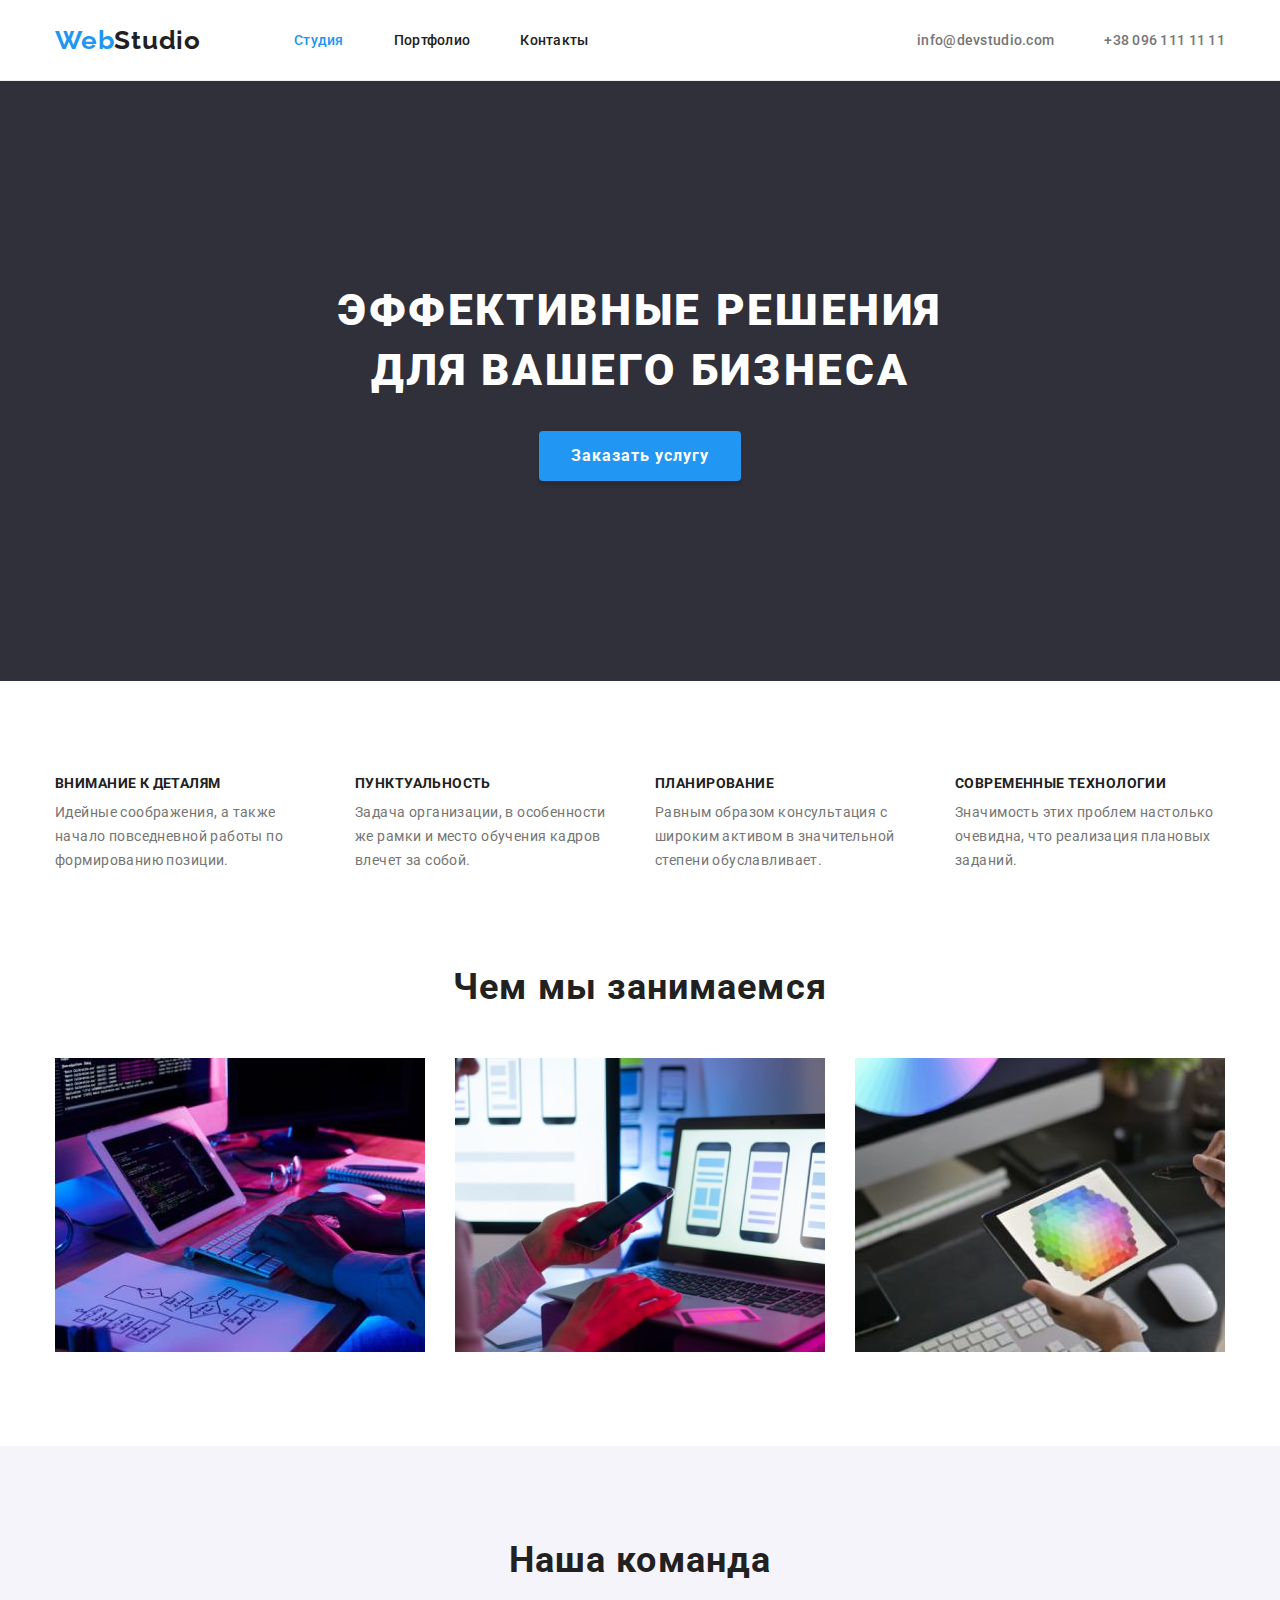
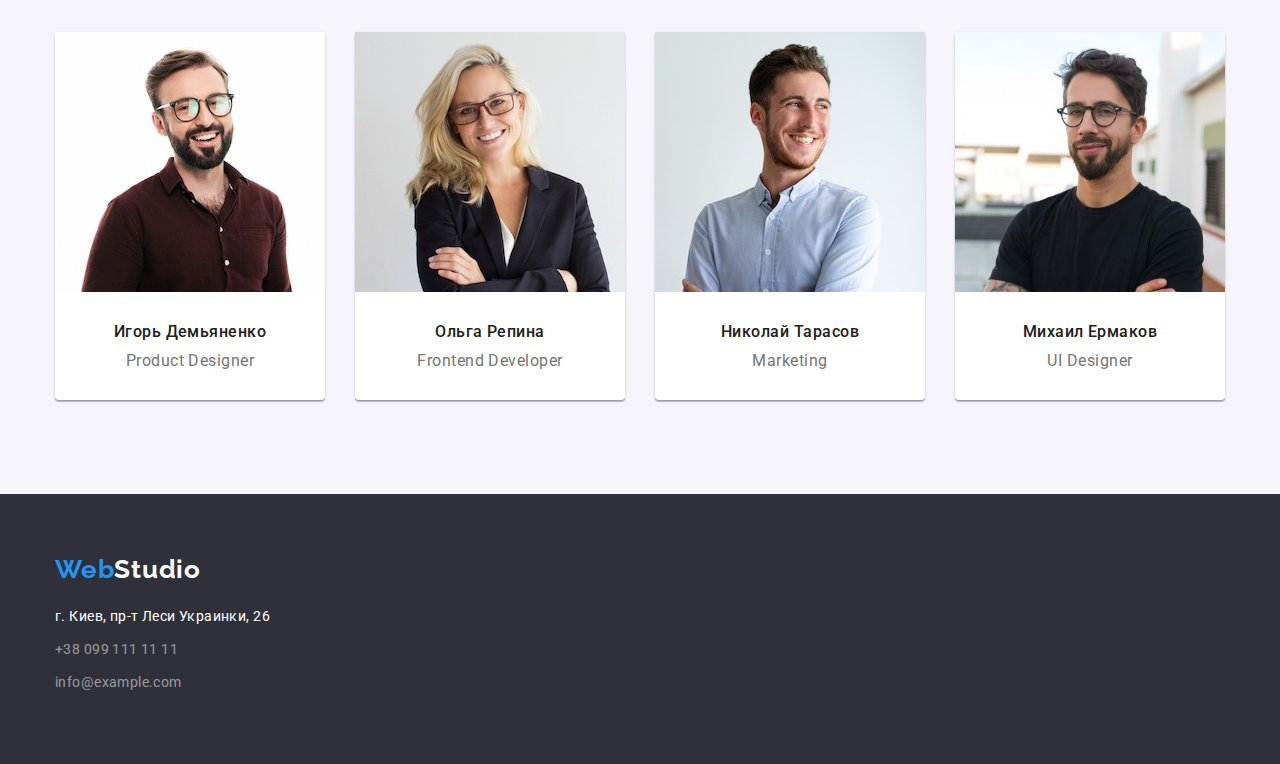
==== commit bb6d1f10: "231" ====
--- a/index.html
+++ b/index.html
@@ -24,34 +24,36 @@
 
   <body>
     <!-- Логотип -->
-    <header class="header container">
-      <a href="./12index.html" class="logo-header">Web<span class="studio">Studio</span></a>
-      <ul class="nav list">
-        <li class="header-navigator list">
-          <a href="./index.html" class="active nav-info">Студия</a>
-        </li>
-        <li class="header-navigator list">
-          <a href="./portfolio.html" class="nav-info">Портфолио</a>
-        </li>
-        <li class="header-navigator list"><a href="#contacts" class="nav-info">Контакты</a></li>
-      </ul>
-      <ul class="heder-contacts list">
-        <li class="heder-contacts-link">
-          <a href="mailto:info@devstudio.com" class="mail">info@devstudio.com</a>
-        </li>
-        <li class="heder-contacts-link">
-          <a href="tel:+380961111111" class="tel">+38 096 111 11 11</a>
-        </li>
-      </ul>
+    <header class="header">
+      <div class="container nav">
+        <a href="./12index.html" class="logo-header">Web<span class="studio">Studio</span></a>
+        <nav class="nav">
+          <ul class="nav list">
+            <li class="header-navigator">
+              <a href="./index.html" class="active nav-info">Студия</a>
+            </li>
+            <li class="header-navigator">
+              <a href="./portfolio.html" class="nav-info">Портфолио</a>
+            </li>
+            <li class="header-navigator"><a href="#contacts" class="nav-info">Контакты</a></li>
+          </ul>
+        </nav>
+        <ul class="heder-contacts list">
+          <li class="heder-contacts-link">
+            <a href="mailto:info@devstudio.com" class="mail">info@devstudio.com</a>
+          </li>
+          <li class="heder-contacts-link">
+            <a href="tel:+380961111111" class="tel">+38 096 111 11 11</a>
+          </li>
+        </ul>
+      </div>
     </header>
     <!-- Услуги для бизнеса -->
     <main>
-      <section class="market section">
-        <div class="container">
+      <section class="market containe">
+        <div>
           <h1 class="solution">Эффективные решения для вашего бизнеса</h1>
-          <div>
-            <button class="order" type="button">Заказать услугу</button>
-          </div>
+          <button class="order" type="button">Заказать услугу</button>
         </div>
       </section>
 
@@ -94,8 +96,8 @@
 
       <!-- Три картинки -->
 
-      <section class="container">
-        <div class="section">
+      <section class="container ">
+        <div class="section work">
           <h2 class="hobby">Чем мы занимаемся</h2>
           <ul class="pic list">
             <li class="img-box">
@@ -118,28 +120,28 @@
             <li class="team-box-unit">
               <img src="./images/igor.jpg" width="270" height="260" alt="img" />
               <div class="team-box-info">
-                <h4 class="soname">Игорь Демьяненко</h4>
+                <h3 class="soname">Игорь Демьяненко</h3>
                 <p class="job">Product Designer</p>
               </div>
             </li>
             <li class="team-box-unit">
               <img src="./images/olga.jpg" width="270" height="260" alt="img" />
               <div class="team-box-info">
-                <h4 class="soname">Ольга Репина</h4>
+                <h3 class="soname">Ольга Репина</h3>
                 <p class="job">Frontend Developer</p>
               </div>
             </li>
             <li class="team-box-unit">
               <img src="./images/nikolaj.jpg" width="270" height="260" alt="img" />
               <div class="team-box-info">
-                <h4 class="soname">Николай Тарасов</h4>
+                <h3 class="soname">Николай Тарасов</h3>
                 <p class="job">Marketing</p>
               </div>
             </li>
             <li class="team-box-unit">
               <img src="./images/mihail.jpg" width="270" height="260" alt="img" />
               <div class="team-box-info">
-                <h4 class="soname">Михаил Ермаков</h4>
+                <h3 class="soname">Михаил Ермаков</h3>
                 <p class="job">UI Designer</p>
               </div>
             </li>
--- a/css/styles.css
+++ b/css/styles.css
@@ -5,7 +5,7 @@
 }
 :root {
   --card-team-gap: 30px;
-  --card-projects-gap: 20px;
+  --card-projects-gap: 30px;
   --main-brand-color: #2196f3;
   --sekond-brand-color: #212121;
   --main-body-color: #ffffff;
@@ -51,11 +51,10 @@
   padding: 0px;
 }
 .section {
-  margin-left: auto;
-  margin-right: auto;
-  /* margin-top: 94px; */
-  margin-bottom: 94px;
-  padding: 0;
+  margin: 0 auto;
+  padding-top: 94px;
+  padding-bottom: 94px;
+  /* padding: 0; */
 }
 .container {
   width: 1200px;
@@ -63,8 +62,6 @@
   padding: 0 15px;
 }
 .header {
-  display: flex;
-  align-items: center;
   padding-top: 25px;
   padding-bottom: 24px;
   border-bottom: 1px solid #ececec;
@@ -72,10 +69,14 @@
 .header-navigator {
   margin-right: 50px;
 }
+.header-navigator:last-child {
+  margin-right: 0px;
+}
 
 .nav {
   display: flex;
   margin-right: auto;
+  align-items: center;
 }
 
 .logo-header {
@@ -205,6 +206,9 @@
   color: var(--text-sekond-color);
   margin: 0;
 }
+.work {
+  padding-top: 0px;
+}
 .hobby {
   font-family: 'Roboto';
   font-weight: 700;
@@ -213,7 +217,7 @@
   text-align: center;
   letter-spacing: 0.03em;
   color: var(--sekond-brand-color);
-  padding-bottom: 50px;
+  margin-bottom: 50px;
 }
 .pic {
   display: flex;
@@ -226,10 +230,6 @@
 }
 .team {
   background-color: var(--background-second-color);
-  width: 1600px;
-  margin: 0 auto;
-  padding-bottom: 94px;
-  padding-top: 94px;
 }
 
 .mishion {
@@ -240,7 +240,7 @@
   text-align: center;
   letter-spacing: 0.03em;
   color: var(--sekond-brand-color);
-  padding-bottom: 50px;
+  margin-bottom: 50px;
 }
 
 .team-box {
@@ -262,7 +262,7 @@
   margin-left: 0px;
 }
 .team-box-info {
-  padding: 30px 59px 30px 59px;
+  padding: 30px 0;
 }
 
 .soname {
@@ -286,14 +286,11 @@
 }
 .grafit {
   background-color: var(--text-main-color);
-  width: 1600px;
-  padding: 60px;
-  margin: 0 auto;
+  padding: 60px 0;
 }
 .logo {
-  width: 1200px;
   display: block;
-  margin: 0px auto 20px auto;
+  margin-bottom: 20px;
   font-family: 'Raleway';
   text-decoration: none;
   font-weight: 700;
@@ -306,12 +303,13 @@
   color: var(--main-body-color);
 }
 .footer-contacts-block {
-  width: 1200px;
-  margin: 0 auto;
-  padding: 0;
+  margin-bottom: 9px;
 }
 .footer-contacts {
-  margin-bottom: 5px;
+  margin-bottom: 9px;
+}
+.footer-contacts:last-child {
+  margin-bottom: 0;
 }
 .adress {
   font-family: 'Roboto';
@@ -342,15 +340,18 @@
 .menu {
   display: flex;
   justify-content: center;
+  margin-bottom: 50px;
+}
+.filtr {
+  margin: 0 8px 0 0px;
+}
+.filtr:last-child {
+  margin: 0;
 }
 .menu .link {
-  display: block;
   padding: 6px 22px;
   border-radius: 4px;
-  text-decoration: none;
   border: 0;
-  margin: 0 4px 0 4px;
-  /*  text buttom */
   font-family: 'Roboto';
   font-style: normal;
   font-weight: 500;
@@ -372,7 +373,7 @@
 .job-list {
   display: flex;
   flex-wrap: wrap;
-  justify-content: center;
+  /* justify-content: center; */
 }
 .job-project {
   flex-basis: calc(100% / 3 - var(--card-projects-gap));
@@ -384,7 +385,6 @@
   border-left: 1px solid #eeeeee;
   border-right: 1px solid #eeeeee;
   border-bottom: 1px solid #eeeeee;
-  background-color: var(--main-body-color);
 }
 .job-project:nth-child(n + 7) {
   margin-bottom: 0px;
@@ -399,8 +399,7 @@
   margin-left: 0px;
 }
 .job-result {
-  margin-bottom: 20px;
-  font-size: 20px;
+  margin-bottom: 4px;
   font-family: 'Roboto';
   font-weight: 700;
   font-size: 18px;
@@ -408,11 +407,10 @@
   letter-spacing: 0.06em;
 }
 .job-title {
-  margin-bottom: 10px;
   font-family: 'Roboto';
   font-weight: 400;
   font-size: 16px;
-  line-height: 1.88px;
+  line-height: 1.88;
   letter-spacing: 0.03em;
   color: var(--text-sekond-color);
 }
